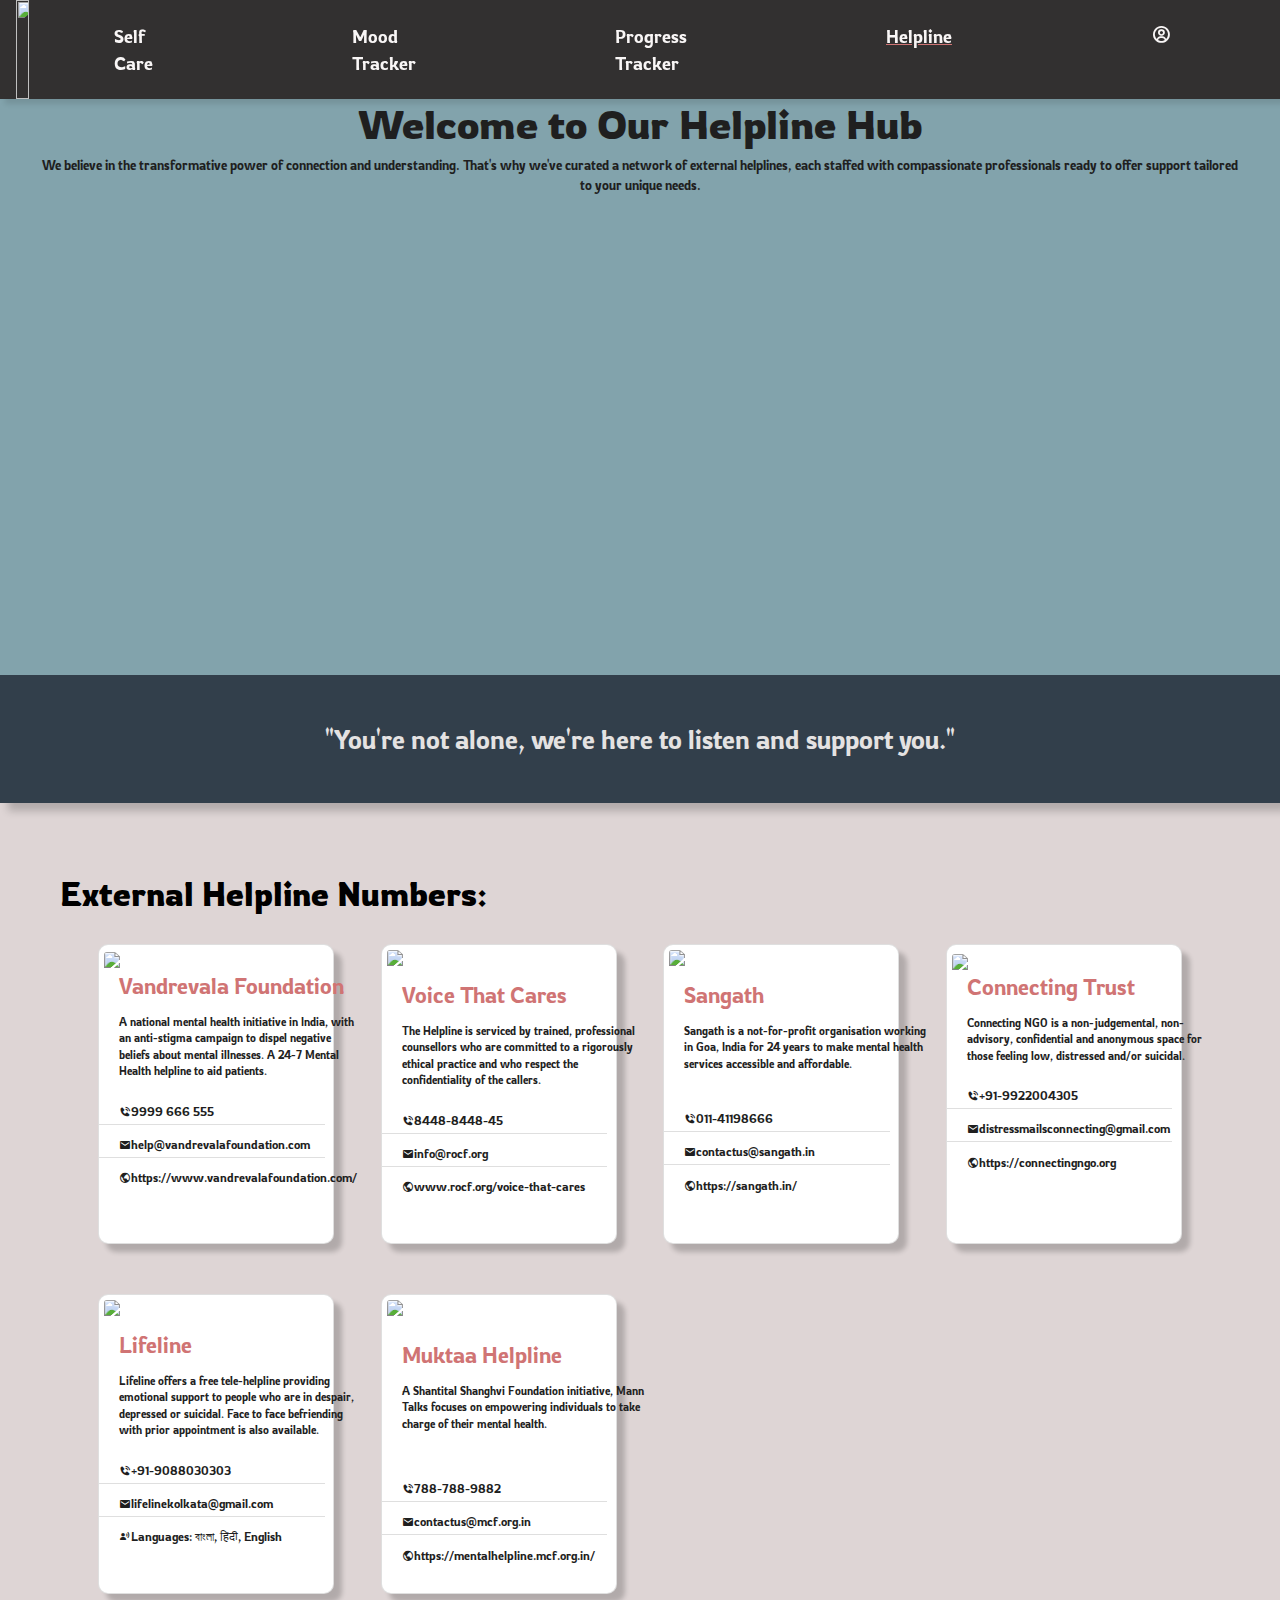
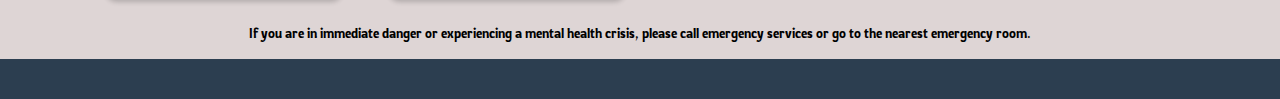
==== helpline.html @ 5abe0a8a "Add files via upload" ====
<!doctype html>
<html lang="en">
  <head>
    <!-- Required meta tags -->
    <meta charset="utf-8">
    <meta name="viewport" content="width=device-width, initial-scale=1">

    <!-- Bootstrap CSS -->
    <link rel="stylesheet" href="https://cdn.jsdelivr.net/npm/bootstrap@4.4.1/dist/css/bootstrap.min.css" integrity="sha384-Vkoo8x4CGsO3+Hhxv8T/Q5PaXtkKtu6ug5TOeNV6gBiFeWPGFN9MuhOf23Q9Ifjh" crossorigin="anonymous">
    <link rel="stylesheet" href="project.css">
    <link rel="stylesheet" href="helplineStyles.css">

    <link rel="preconnect" href="https://fonts.googleapis.com">
    <link rel="preconnect" href="https://fonts.gstatic.com" crossorigin>
    <link href="https://fonts.googleapis.com/css2?family=Elsie:wght@400;900&display=swap" rel="stylesheet">
    <link href="https://fonts.googleapis.com/css2?family=Elsie:wght@400;900&family=Roboto:ital,wght@0,100;0,300;0,400;0,500;0,700;0,900;1,100;1,300;1,400;1,500;1,700;1,900&display=swap" rel="stylesheet">
    <link href="https://fonts.googleapis.com/css2?family=Elsie:wght@400;900&family=Lexend:wght@100..900&family=Roboto:ital,wght@0,100;0,300;0,400;0,500;0,700;0,900;1,100;1,300;1,400;1,500;1,700;1,900&family=Rowdies:wght@300;400;700&display=swap" rel="stylesheet">
    <link href="https://fonts.googleapis.com/css2?family=Elsie:wght@400;900&family=Lexend:wght@100..900&family=Roboto:ital,wght@0,100;0,300;0,400;0,500;0,700;0,900;1,100;1,300;1,400;1,500;1,700;1,900&family=Rowdies:wght@300;400;700&display=swap" rel="stylesheet">
    <link href='https://unpkg.com/boxicons@2.1.4/css/boxicons.min.css' rel='stylesheet'>
    <title>Whispering Willow</title>
  </head>
  <body class="helpBody">
    <nav class="navbar navbar-expand-lg  navi " style="color: #000000;box-shadow: 5px 5px 5px rgba(0, 0, 0, 0.1);position: fixed;top:0;" >
      <a class="navbar-brand" href="#" style="font-size: 18px;"><img src="IMAGES/logoC.jpg" style="width: 10%;height: 100%;position: absolute;top: 0;"></a>
      <button class="navbar-toggler" type="button" data-toggle="collapse" data-target="#navbarNav" aria-controls="navbarNav" aria-expanded="false" aria-label="Toggle navigation" style="color: #fffdfd;"  >
        <i class='bx bx-menu' style="color: black;"></i>
      </button>
      <div class="collapse navbar-collapse" id="navbarNav" style="color: #000000;" >
        <ul class="navbar-nav" style="position: absolute;right: 0;margin-right: 8px;">
            <li class="nav-item active">
              <a class="nav-link" href="./project.html" >Dashboard<span class="sr-only">(current)</span></a>
            </li>
            <li class="nav-item">
              <a class="nav-link" href="./selfcare.html">Self Care</a>
            </li>
            <li class="nav-item">
              <a class="nav-link" href="./mood.html" >Mood Tracker</a>
            </li>
            <li class="nav-item">
                <a class="nav-link" href="./progress.html">Progress Tracker</a>
              </li>
            <li class="nav-item">
              <a class="nav-link" href="./helpline.html" style="text-decoration: underline;text-decoration-color: rgb(208, 116, 116);">Helpline</a>
            </li>
            <li class="nav-item">
              <a class="nav-link" href="./profile.html" ><i class='bx bx-user-circle' style="font-size: 20px;"></i></a>
            </li>
        </ul>
      </div>
    </nav>
    <header>
      <h1> Welcome to Our Helpline Hub</h1>
      <p>We believe in the transformative power of connection and understanding.
         That's why we've curated a network of external helplines, each staffed with 
         compassionate professionals ready to offer support tailored to your unique needs.</p>
    </header>
    
    <section class="content">
      <div class="illustrated-icons">
        
      </div>
      
      <div class="supportive-imagery">
        <!-- Add comforting imagery here -->
      </div>
    
      <div class="quote-container">
        <p class="quote">"You're not alone, we're here to listen and support you."</p>
        <p class="quote">"Your mental health matters, and seeking help is a brave step forward."</p>
        <p class="quote">"You are strong and resilient, and we're here to help you through this."</p>
        <p class="quote">"There's hope in every step you take towards healing. We're here to walk with you."</p>
        <p class="quote">"Remember, progress, not perfection. Every small step counts."</p>
        <p class="quote">"Your well-being is important, and reaching out for support is a sign of strength."</p>
        <p class="quote">"You have the courage to face your challenges, and we're here to support your journey."</p>
        <p class="quote">"You're not defined by your struggles. We're here to help you find your inner strength."</p>
        <p class="quote">"You're valued, you're loved, and we're here to support you every step of the way."</p>
      </div>
    
      <div class="helpline-info">
        <h2 style="margin-left: 60px;color: black">External Helpline Numbers:</h2>
        <div class="container">
          <!-- Card 1 -->
          <div class="card" style="height: 300px;">
            <div class="card-item" style="width: 18rem;">
              <img src="IMAGES/vandrevala_foundation.png" class="card-img-top" style="margin-left: 5px;margin-top: 2px;">
              <div class="card-body">
                <p class="card-title">Vandrevala Foundation</p>
                <p class="card-text">A national mental health initiative in India, with an anti-stigma campaign to dispel negative beliefs about mental illnesses.
                   A 24-7 Mental Health helpline to aid patients. </p>
              </div>
              <ul class="list-group list-group-flush">
                <li class="list-group-item"><i class='bx bxs-phone-call'></i> 9999 666 555</li>
                <li class="list-group-item"><i class='bx bxs-envelope' ></i> help@vandrevalafoundation.com</li>
                <li class="list-group-item"><i class='bx bx-world'></i> <a href="https://www.vandrevalafoundation.com/" target="_blank">https://www.vandrevalafoundation.com/</a></li>
              </ul>
            </div>
          </div>
          <!-- Card 2 -->
          <div class="card" style="height: 300px;">
            <div class="card-item" style="width: 18rem;">
              <img src="IMAGES/voice-that-cares.jpg" class="card-img-top" style="margin-left: 5px;margin-top: 5px;width: 20%;margin-bottom: 12px;">
              <div class="card-body">
                <p class="card-title">Voice That Cares</p>
                <p class="card-text">The Helpline is serviced by trained, professional counsellors who are committed to a 
                  rigorously ethical practice and who respect the confidentiality of the callers.</p>
              </div>
              <ul class="list-group list-group-flush">
                <li class="list-group-item"><i class='bx bxs-phone-call'></i> 8448-8448-45</li>
                <li class="list-group-item"><i class='bx bxs-envelope' ></i> info@rocf.org</li>
                <li class="list-group-item"><i class='bx bx-world'></i><a href="https://www.rocf.org/voice-that-cares/" target="_blank">www.rocf.org/voice-that-cares</a></li>
              </ul>
              
            </div>
          </div>
          <!-- Card 3 -->
          <div class="card" style="height: 300px;">
            <div class="card-item" style="width: 18rem;">
              <img src="IMAGES/sangath-logo.png" class="card-img-top" style="margin-left: 5px;margin-top: 5px;width: 20%;margin-bottom: 12px;">
              <div class="card-body">
                <p class="card-title">Sangath</p>
                <p class="card-text" style="margin-bottom: 15px;">Sangath is a not-for-profit organisation working in Goa, India for 24 years to make mental 
                  health services accessible and affordable. </p>
              </div>
              <ul class="list-group list-group-flush">
                <li class="list-group-item"><i class='bx bxs-phone-call'></i> 011-41198666</li>
                <li class="list-group-item"><i class='bx bxs-envelope' ></i> contactus@sangath.in</li>
                <li class="list-group-item"><i class='bx bx-world'></i><a href="https://sangath.in/" target="_blank"> https://sangath.in/</a></li>
              </ul>
            </div>
          </div>
          <!-- Card 4 -->
          <div class="card" style="height: 300px;">
            <div class="card-item" style="width: 18rem;">
              <img src="IMAGES/Connection-NGO.png" class="card-img-top" style="margin-left: 5px;margin-top: 5px;width: 25%;">
              <div class="card-body">
                <p class="card-title">Connecting Trust</p>
                <p class="card-text">Connecting NGO is a non-judgemental, non-advisory, confidential and anonymous 
                  space for those feeling low, distressed and/or suicidal.</p>
              </div>
              <ul class="list-group list-group-flush">
                <li class="list-group-item"><i class='bx bxs-phone-call'></i> +91-9922004305</li>
                <li class="list-group-item"><i class='bx bxs-envelope' ></i> distressmailsconnecting@gmail.com</li>
                <li class="list-group-item"><i class='bx bx-world'></i><a href="https://connectingngo.org" target="_blank"> https://connectingngo.org</a></li>
              </ul>
              
            </div>
          </div>
          <!-- Card 5 -->
          <div class="card" style="height: 300px;">
            <div class="card-item" style="width: 18rem;">
              <img src="IMAGES/Lifeline.png" class="card-img-top" style="margin-left: 5px;margin-top: 5px;width: 16%;margin-bottom: 12px;">
              <div class="card-body">
                <p class="card-title">Lifeline</p>
                <p class="card-text">Lifeline offers a free tele-helpline providing emotional support to people who are in despair, depressed or suicidal. 
                  Face to face befriending with prior appointment is also available. </p>
              </div>
              <ul class="list-group list-group-flush">
                <li class="list-group-item"><i class='bx bxs-phone-call'></i> +91-9088030303</li>
                <li class="list-group-item"><i class='bx bxs-envelope' ></i> lifelinekolkata@gmail.com</li>
                <li class="list-group-item"><i class='bx bxs-user-voice'></i> 
                  Languages: বাংলা, हिंदी, English</li>
              </ul>
              
            </div>
          </div>
          <!-- Card 6 -->
          <div class="card" style="height: 300px;">
            <div class="card-item" style="width: 18rem;">
              <img src="IMAGES/muktaa.png" class="card-img-top" style="margin-left: 5px;margin-top: 5px;margin-bottom: 22px;">
              <div class="card-body">
                <p class="card-title">Muktaa Helpline</p>
                <p class="card-text" style="margin-bottom: 25px;">A Shantital Shanghvi Foundation initiative, Mann Talks focuses on empowering individuals to take charge of their mental health. </p>
              </div>
              <ul class="list-group list-group-flush">
                <li class="list-group-item"><i class='bx bxs-phone-call'></i> 788-788-9882 </li>
                <li class="list-group-item"><i class='bx bxs-envelope' ></i> contactus@mcf.org.in</li>
                <li class="list-group-item"><i class='bx bx-world'></i><a href=" https://mentalhelpline.mcf.org.in/" target="_blank"> https://mentalhelpline.mcf.org.in/</a></li>
              </ul>
              
            </div>
          </div>
        </div>
        
        
        
        <p style="margin-top: 30px;text-align: center;color: black;">If you are in immediate danger or experiencing a mental health crisis, 
          please call emergency services or go to the nearest emergency room.</p>
      </div>
    </section>
    
    <footer>
      
    </footer>
    
    
      
    <!-- Optional JavaScript -->
    <!-- jQuery first, then Popper.js, then Bootstrap JS -->
    <script>
      window.onload = function() {
        var quotes = document.querySelectorAll('.quote');
        var currentIndex = 0;
    
        function displayQuote() {
          quotes.forEach(function(quote) {
            quote.style.display = 'none';
          });
          quotes[currentIndex].style.display = 'block';
          currentIndex = (currentIndex + 1) % quotes.length;
        }
    
        setInterval(displayQuote, 5000); // Change quote every 5 seconds
        displayQuote(); // Initial quote display
      };
    </script>
    <script src="https://code.jquery.com/jquery-3.4.1.slim.min.js" integrity="sha384-J6qa4849blE2+poT4WnyKhv5vZF5SrPo0iEjwBvKU7imGFAV0wwj1yYfoRSJoZ+n" crossorigin="anonymous"></script>
    <script src="https://cdn.jsdelivr.net/npm/popper.js@1.16.0/dist/umd/popper.min.js" integrity="sha384-Q6E9RHvbIyZFJoft+2mJbHaEWldlvI9IOYy5n3zV9zzTtmI3UksdQRVvoxMfooAo" crossorigin="anonymous"></script>
    <script src="https://cdn.jsdelivr.net/npm/bootstrap@4.4.1/dist/js/bootstrap.min.js" integrity="sha384-wfSDF2E50Y2D1uUdj0O3uMBJnjuUD4Ih7YwaYd1iqfktj0Uod8GCExl3Og8ifwB6" crossorigin="anonymous"></script>
  </body>
</html>
---- project.css ----
.main{
    width:100%;
    height: 100vh;
    position: relative;
    background-image: url("IMAGES/hair2.jpg");
    background-repeat: no-repeat;
    background-attachment: fixed;
    background-size: cover;
    
}
.navi{
    position: fixed;
    width: 100%;
    z-index: 100;
    color: rgb(20, 20, 20);
    font-family: "Rowdies", sans-serif;
    font-weight: 200;
    font-style: normal;
    font-size: 16px;
    height: 11vh;
    background-color:rgb(50, 48, 48);

}
.nav-item:hover{
   
    border-radius: 10px;
}
.nav-item{
   font-size: 12px;
   margin-right: 3px;
   padding:90px;
}
.navi a{
    text-decoration: none;
    color: rgb(249, 246, 246);
    font-size: 18px;
}
.image-container {
    display: block;
    position: fixed;
    max-width: 100%;
    width: 40%;
    left: 0%;
    height: 100vh;

}

  
  /* For desktop screens */
  @media only screen and (min-width: 745px) {
    .image-container img {
      display: block; /* Show the image */
    }
  }
  
  /* For phone screens */
  @media only screen and (max-width: 744px) {
    .image-container img {
        display: none;
      }
    .rest{
        position: absolute;
        left: 0;
        width:90%;
    }
    .media{
        width:110%;
    }
    .p1{
        width:100%;
    }
    
  }
  @media screen and (max-width: 744px) {
   
    .navi{
        background-color: rgb(50, 63, 75);
    }
  }

.rest{
    display: flex;
    flex-direction:row;
    height: 100vh;
    justify-content: space-between;
    width: 57%;
    position: absolute;
    right: 0%;
    margin-top: 55px;
   
}
.p1{
    color:rgb(208, 116, 116);
    margin: 7% 5% 7% 5%;
    padding:0px 0px 7px 0px;
   
}
h5{
    font-size:40px ;
    font-family: "Rowdies", sans-serif;
    font-weight: 400;
    font-style: normal;
}
p{
    font-family: "Rowdies", sans-serif;
    font-weight: 200;
    font-style: normal;
    font-size: 13px;
    color:rgb(242, 241, 241);
}
h6{
    font-size:25px ;
    font-family: "Rowdies", sans-serif;
    font-weight: 400;
    font-style: normal;
    margin-top: 20px;
}
.icons{
    display: flex;
    flex-direction: row;
    justify-content: space-between;
    margin-top: 35px;
}
.combine{
    display: flex;
    align-items: center;
    justify-content: center;
    flex-direction: column;
    font-size: 0.7em;
    background-color: #EBC4B2;;
    width:94px;
    height: 94px;
    border-radius: 50%;
    box-shadow: 5px 5px 5px rgba(0, 0, 0, 0.2);
    border:solid;
    border-width: 2px;
    border-color: rgb(252, 252, 252);
    max-width: 100%;
    color: black;
    text-align: center;
    padding: 2px;
}
.start{
    margin-top:10px;
    border:none;
    outline: none;
    width:180px;
    height: 40px;
    background-color: black;
    color:white;
    font-size:13px ;
    font-family: "Rowdies", sans-serif;
    font-weight: 200;
    font-style: normal;
    border-radius: 20px;
    box-shadow: 3px 3px 3px rgba(244, 244, 244, 0.2);
}
.start:hover{
    background-color: rgb(55, 55, 55);
}
.start:active{
    border:none;
    outline: none;
}
.container{
    display:flex;
    align-items: center;
    justify-content: center;
    flex-direction: column;
    margin-top: 10px;
}
.col{
    background-color: white;
    margin:15px;
    width:200px;
    height: 150px;
    border-radius: 12px;
    border:2.5px solid;
    border-color: black;
    font-family: "Rowdies", sans-serif;
    font-weight: 200;
    font-style: normal;
    font-size: 13px;
    padding-top: 15px;
    text-align: center;
    
}
.row{
    margin: 5px;
}
.rate{
    margin-top: 12px;
}
.rateB{
    outline: none;
    border: none;
    margin: auto;
    background-color: white;
    width:30px;
    padding: 2px;
    text-align: center;
}
.rateB:focus{
    outline: 2px;
    border: 2px solid;
}
.next{
    margin-top:10px;
    border:none;
    outline: none;
    width:100px;
    height: 40px;
    background-color: black;
    color:white;
    font-size:13px ;
    font-family: "Rowdies", sans-serif;
    font-weight: 200;
    font-style: normal;
    border-radius: 20px;
    box-shadow: 2px 5px 5px rgba(0, 0, 0, 0.2); 
}
.next:hover{
    background-color: rgb(55, 55, 55);

}
---- helplineStyles.css ----
.helpBody{
    width:100%;
    height: 100vh;
}
body {
    font-family: "Rowdies", sans-serif;
    font-weight: 200;
    font-style: normal;
    margin: 0;
    padding: 0;
    background-color: rgb(222, 213, 213);

  }
  
  header {
    background-color: #82A3AC;
    color: #1f1f1f;
    padding: 100px 40px 50px 40px;
    text-align: center;
    background-image: url("IMAGES/clouds.png");
    background-repeat: no-repeat;
    background-size: cover;
    height: 75vh;
    
  }
  header p{
    color: #1f1f1f;
  }
  
  .content {
    padding: 20px;
  }
  
  
  
  footer {
    background-color: #2c3e50;
    color: #fff;
    padding: 20px;
    text-align: center;
  }
  .list-num{
    list-style-type: none;
    padding: 0%;
    display: flex;
    flex-direction: row;
    
  }
  .list-num-item{
    display: flex;
    align-items:start;
    justify-content: left;
    margin-top: 20px;
    padding-bottom: 20px;
    border-bottom: 2px solid;
    border-bottom-color:black ;
  }
  .container {
    display: grid;
    grid-template-columns: repeat(auto-fit, minmax(250px, 1fr));
    grid-gap: 20px;
    justify-items: center;
    margin-top: 30px;
    row-gap: 50px;
  }
  
  .card {
    width: 90%;
    height: 30vh;
    background-color: #ffffff;
    border-radius: 10px;
    box-shadow: 8px 8px 5px rgba(0, 0, 0, 0.2);
   
  }
  .card-item{
    padding-right: 6px;
    width: 90%;
  }
  .list-group{
    width:80%;
  }
  .card-body{
    width:100%;
    padding-top: 0%;
  }
  .card-img-top{
    width:25%;
  }
  .card-title{
    color: rgb(208, 116, 116);
    font-size: 22px;
  }
  .card-text{
    color: rgb(34, 34, 34);
    font-size: 11px;
  }
  .list-group-item{
    display: flex;
    align-items: center;
    border-radius: 20px;
    color: #1f1f1f;
    font-size: 12px;
    margin-bottom: 8px;
    height: 25px;
  }
  .list-group-item a{
    text-decoration: none;
    color: #1f1f1f;
  }
  .list-group-item a:hover{
    text-decoration: underline;
  }
  .quote-container {
     /* Adjust margin for spacing */
    max-width: 100%; /* Set maximum width */
    margin-left: auto;
    margin-right: auto;
    padding: 3vh; /* Adjust padding for spacing */
    box-shadow: 8px 8px 8px rgba(0, 0, 0, 0.2);
    background-color: rgb(50, 63, 75);
    text-align: center;
    margin-bottom: 8vh;
    display: flex;
    align-items: center;
    justify-content: center;
    
  }
  .content{
    padding: 0%;
  }
  .quote {
    display: none;
    font-size: 2vw; /* Responsive font size */
    margin: 2vh 0; /* Adjust margin for spacing */
    animation: fadeInOut 5s ease-in-out infinite;
    color: rgb(228, 226, 226);
    
  }
  @keyframes fadeInOut {
    0%, 100% { opacity: 0; }
    50% { opacity: 1; }
  }

  @media screen and (max-width: 768px) {
    .quote-container {
      padding: 5vw; /* Adjust padding for smaller screens */
    }
    .quote {
      font-size: 6vw; /* Adjust font size for smaller screens */
      margin: 4vw 0; /* Adjust margin for smaller screens */
    }
    header{
      height: 80vh;
    }
  }
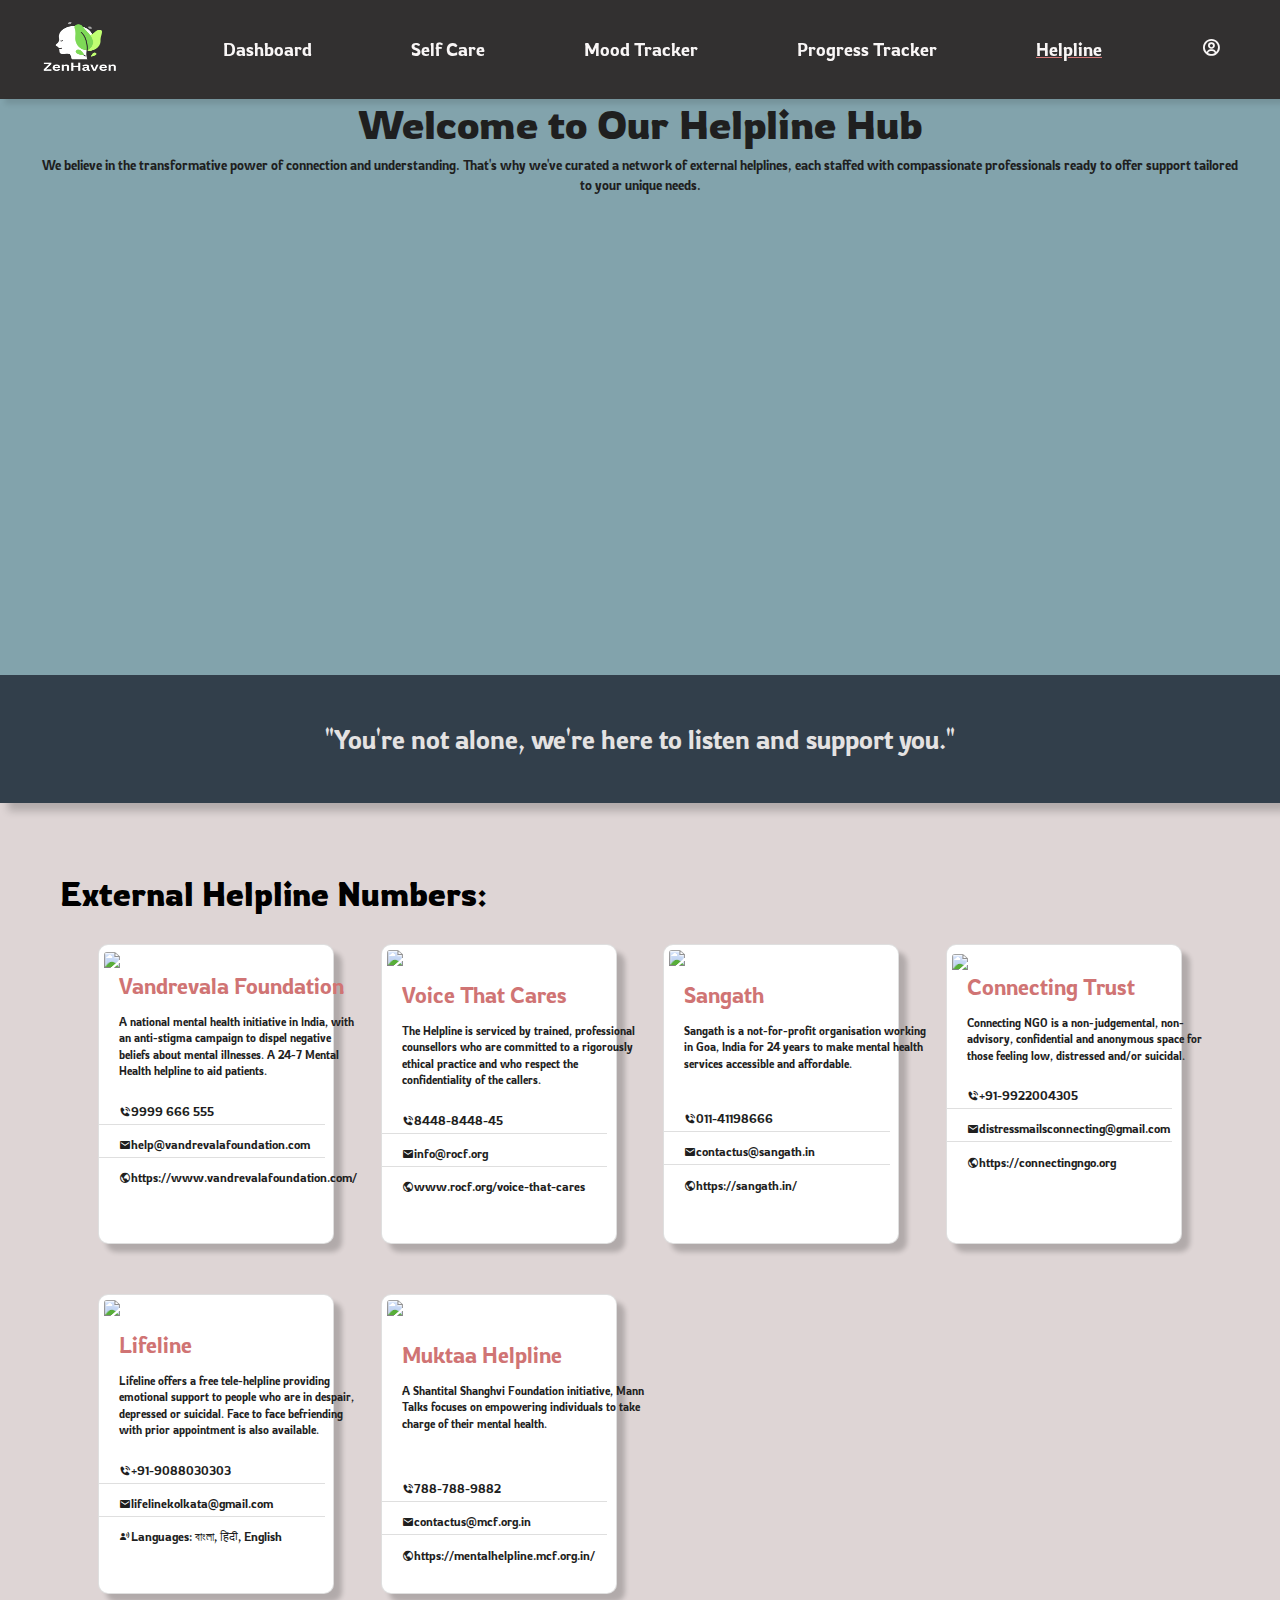
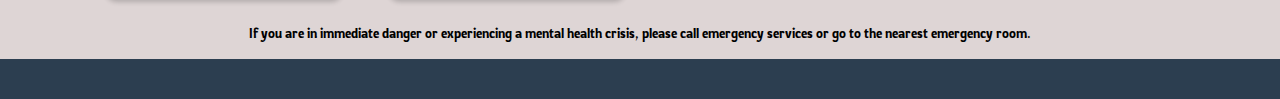
==== commit ce0882d6: "Update helpline.html" ====
--- a/helpline.html
+++ b/helpline.html
@@ -17,11 +17,11 @@
     <link href="https://fonts.googleapis.com/css2?family=Elsie:wght@400;900&family=Lexend:wght@100..900&family=Roboto:ital,wght@0,100;0,300;0,400;0,500;0,700;0,900;1,100;1,300;1,400;1,500;1,700;1,900&family=Rowdies:wght@300;400;700&display=swap" rel="stylesheet">
     <link href="https://fonts.googleapis.com/css2?family=Elsie:wght@400;900&family=Lexend:wght@100..900&family=Roboto:ital,wght@0,100;0,300;0,400;0,500;0,700;0,900;1,100;1,300;1,400;1,500;1,700;1,900&family=Rowdies:wght@300;400;700&display=swap" rel="stylesheet">
     <link href='https://unpkg.com/boxicons@2.1.4/css/boxicons.min.css' rel='stylesheet'>
-    <title>Whispering Willow</title>
+    <title>ZenHaven</title>
   </head>
   <body class="helpBody">
     <nav class="navbar navbar-expand-lg  navi " style="color: #000000;box-shadow: 5px 5px 5px rgba(0, 0, 0, 0.1);position: fixed;top:0;" >
-      <a class="navbar-brand" href="#" style="font-size: 18px;"><img src="IMAGES/logoC.jpg" style="width: 10%;height: 100%;position: absolute;top: 0;"></a>
+      <a class="navbar-brand" href="#" style="font-size: 18px;"><img src="Logo.png" style="width: 10%;height: 100%;position: absolute;top: 0;"></a>
       <button class="navbar-toggler" type="button" data-toggle="collapse" data-target="#navbarNav" aria-controls="navbarNav" aria-expanded="false" aria-label="Toggle navigation" style="color: #fffdfd;"  >
         <i class='bx bx-menu' style="color: black;"></i>
       </button>
--- a/project.css
+++ b/project.css
@@ -28,7 +28,7 @@
 .nav-item{
    font-size: 12px;
    margin-right: 3px;
-   padding:90px;
+   padding:40px;
 }
 .navi a{
     text-decoration: none;
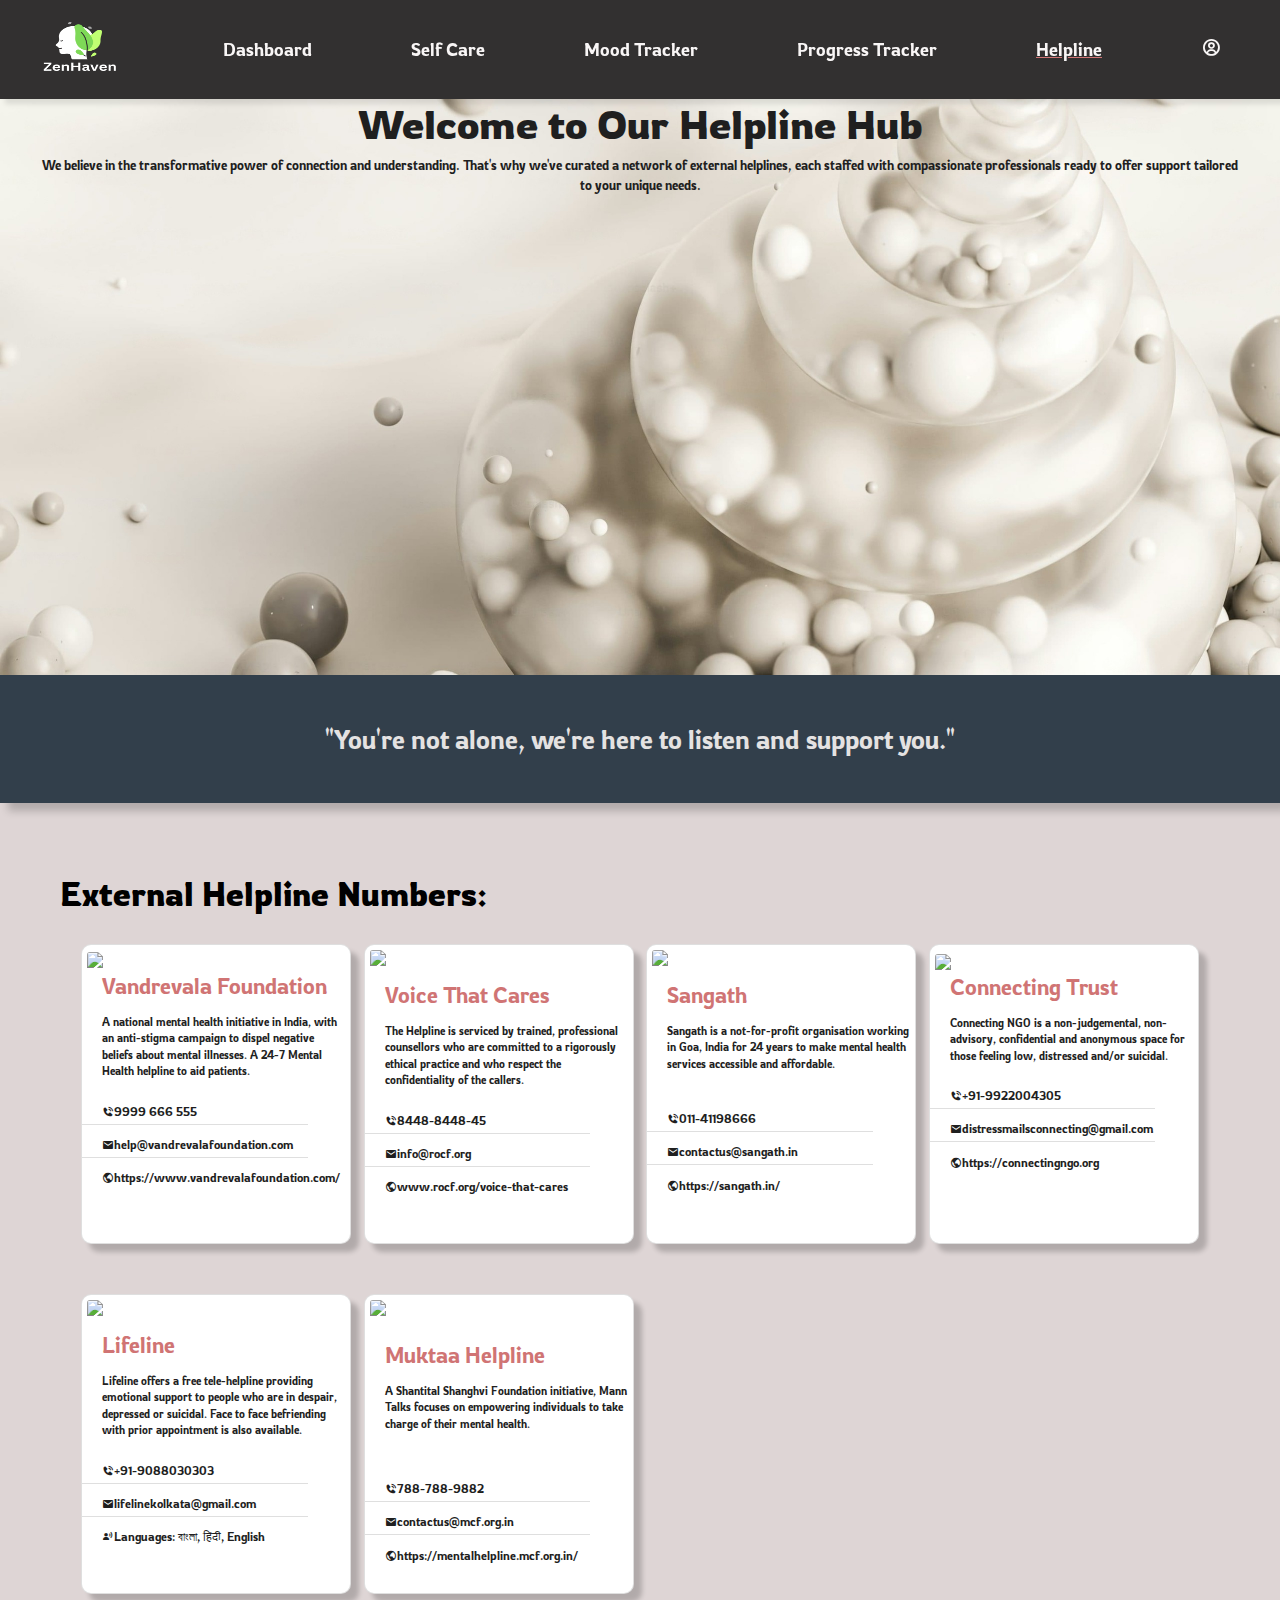
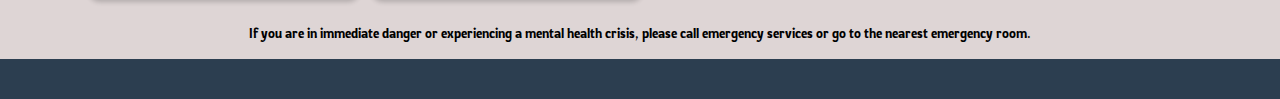
==== commit 74404b2e: "Update helpline.html" ====
--- a/helpline.html
+++ b/helpline.html
@@ -80,7 +80,7 @@
         <h2 style="margin-left: 60px;color: black">External Helpline Numbers:</h2>
         <div class="container">
           <!-- Card 1 -->
-          <div class="card" style="height: 300px;">
+          <div class="card" style="height: 300px; width:270px;">
             <div class="card-item" style="width: 18rem;">
               <img src="IMAGES/vandrevala_foundation.png" class="card-img-top" style="margin-left: 5px;margin-top: 2px;">
               <div class="card-body">
@@ -96,7 +96,7 @@
             </div>
           </div>
           <!-- Card 2 -->
-          <div class="card" style="height: 300px;">
+          <div class="card" style="height: 300px; width:270px;">
             <div class="card-item" style="width: 18rem;">
               <img src="IMAGES/voice-that-cares.jpg" class="card-img-top" style="margin-left: 5px;margin-top: 5px;width: 20%;margin-bottom: 12px;">
               <div class="card-body">
@@ -113,7 +113,7 @@
             </div>
           </div>
           <!-- Card 3 -->
-          <div class="card" style="height: 300px;">
+          <div class="card" style="height: 300px; width:270px;">
             <div class="card-item" style="width: 18rem;">
               <img src="IMAGES/sangath-logo.png" class="card-img-top" style="margin-left: 5px;margin-top: 5px;width: 20%;margin-bottom: 12px;">
               <div class="card-body">
@@ -129,7 +129,7 @@
             </div>
           </div>
           <!-- Card 4 -->
-          <div class="card" style="height: 300px;">
+          <div class="card" style="height: 300px; width:270px;">
             <div class="card-item" style="width: 18rem;">
               <img src="IMAGES/Connection-NGO.png" class="card-img-top" style="margin-left: 5px;margin-top: 5px;width: 25%;">
               <div class="card-body">
@@ -146,7 +146,7 @@
             </div>
           </div>
           <!-- Card 5 -->
-          <div class="card" style="height: 300px;">
+          <div class="card" style="height: 300px; width:270px;">
             <div class="card-item" style="width: 18rem;">
               <img src="IMAGES/Lifeline.png" class="card-img-top" style="margin-left: 5px;margin-top: 5px;width: 16%;margin-bottom: 12px;">
               <div class="card-body">
@@ -164,7 +164,7 @@
             </div>
           </div>
           <!-- Card 6 -->
-          <div class="card" style="height: 300px;">
+          <div class="card" style="height: 300px; width:270px;">
             <div class="card-item" style="width: 18rem;">
               <img src="IMAGES/muktaa.png" class="card-img-top" style="margin-left: 5px;margin-top: 5px;margin-bottom: 22px;">
               <div class="card-body">
--- a/helplineStyles.css
+++ b/helplineStyles.css
@@ -17,7 +17,7 @@
     color: #1f1f1f;
     padding: 100px 40px 50px 40px;
     text-align: center;
-    background-image: url("IMAGES/clouds.png");
+    background-image: url("About.jpeg");
     background-repeat: no-repeat;
     background-size: cover;
     height: 75vh;
